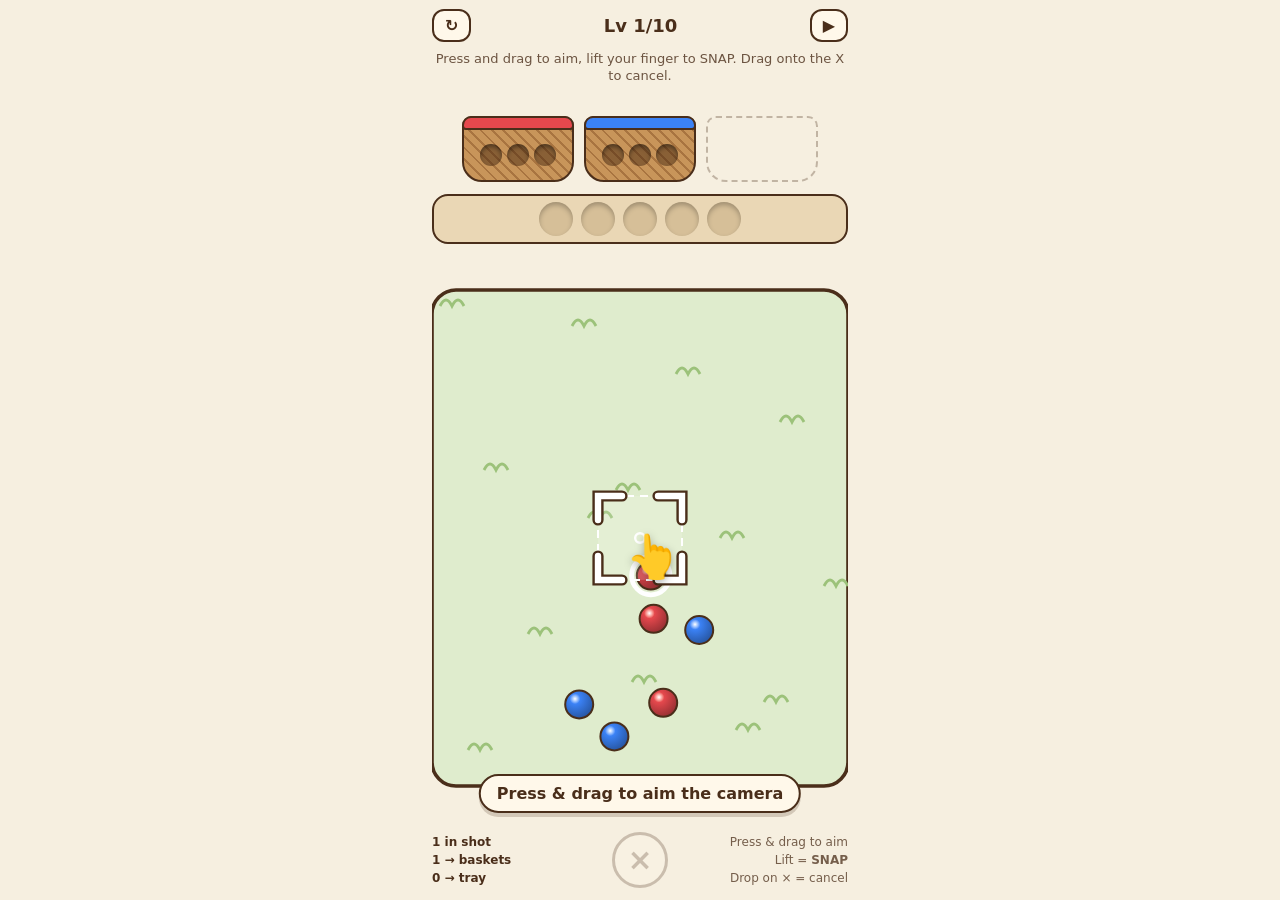
==== games/camera-snap/index.html @ 702dd555 "Personal site with three games Co-Authored-By: Claude Opus 5.5 <noreply@anthropic.com>" ====
<!doctype html>
<html lang="en">
<head>
<meta charset="utf-8">
<meta name="viewport" content="width=device-width,initial-scale=1,maximum-scale=1,user-scalable=no">
<title>Camera Snap</title>
<style>
:root{--bg:#f6efe0;--ink:#4a2e1a;--wick:#c8955a;--wick2:#a87440}
*{box-sizing:border-box;-webkit-tap-highlight-color:transparent}
html,body{margin:0;height:100%;background:var(--bg);font-family:system-ui,-apple-system,Segoe UI,sans-serif;color:var(--ink);overflow:hidden;user-select:none;touch-action:none}
#app{max-width:440px;height:100%;margin:0 auto;display:flex;flex-direction:column;padding:8px 12px 12px;gap:8px}
header{display:flex;align-items:center;justify-content:space-between;height:34px}
header b{font-size:18px}
button{font:inherit;border:2px solid var(--ink);background:#fff8ea;color:var(--ink);border-radius:12px;padding:5px 11px;font-weight:700;cursor:pointer}
button:active{transform:scale(.94)}
#tip{font-size:13px;line-height:17px;text-align:center;height:34px;flex:none;display:flex;align-items:center;justify-content:center;overflow:hidden;opacity:.8}
#queue{display:flex;align-items:center;justify-content:center;gap:6px;height:16px;font-size:12px;font-weight:700;opacity:.8}
.qd{width:13px;height:13px;border-radius:4px;border:2px solid var(--ink)}
#baskets{display:flex;gap:10px;justify-content:center;height:70px}
.basket{width:30%;max-width:112px;height:66px;border:2.5px solid var(--ink);border-radius:10px 10px 20px 20px;background:repeating-linear-gradient(45deg,var(--wick) 0 6px,var(--wick2) 6px 8px),var(--wick);position:relative;display:flex;align-items:center;justify-content:center;gap:5px;padding-top:12px}
.basket .band{position:absolute;top:-2px;left:-2px;right:-2px;height:14px;border:2.5px solid var(--ink);border-radius:9px 9px 4px 4px}
.basket.empty{background:none;border-style:dashed;opacity:.3}
.basket.done{animation:done .45s ease-in forwards}
@keyframes done{30%{transform:scale(1.12)}100%{transform:translateY(-60px) scale(.6);opacity:0}}
.basket.new{animation:pop .35s cubic-bezier(.3,1.6,.5,1)}
@keyframes pop{0%{transform:scale(.3);opacity:0}100%{transform:scale(1);opacity:1}}
.hole{width:22px;height:22px;border-radius:50%;background:rgba(60,30,10,.45);box-shadow:inset 0 3px 4px rgba(0,0,0,.4);position:relative}
.hole .m,.slot .m{position:absolute;inset:0}
#tray{display:flex;gap:8px;justify-content:center;padding:6px;border:2.5px solid var(--ink);border-radius:16px;background:#ead7b5}
#tray.warn{animation:warn .5s}
@keyframes warn{25%{background:#f2b6a6}75%{transform:translateX(-4px)}}
.slot{width:34px;height:34px;border-radius:50%;background:#d6bf98;box-shadow:inset 0 3px 5px rgba(0,0,0,.25);position:relative}
.slot.danger{box-shadow:inset 0 0 0 2px #d14b3a,inset 0 3px 5px rgba(0,0,0,.25)}
.m{border-radius:50%;border:2px solid var(--ink)}
#boardWrap{flex:1;min-height:0;display:flex;align-items:center;justify-content:center}
svg#board{height:100%;max-width:100%;display:block;touch-action:none;cursor:grab}
#bottom{display:flex;align-items:center;gap:12px;justify-content:space-between;height:56px;flex:none}
#preview{font-size:12px;font-weight:700;min-width:120px;line-height:18px;height:54px;display:flex;flex-direction:column;justify-content:center}
#preview .bad{color:#c43d2b}
#howto{font-size:12px;line-height:1.5;text-align:right;min-width:120px;opacity:.75}
#cancel{width:56px;height:56px;flex:none;border-radius:50%;border:3px solid var(--ink);background:#fff8ea;display:flex;align-items:center;justify-content:center;font-size:30px;font-weight:900;line-height:1;opacity:.25;transition:transform .12s,opacity .12s,background .12s}
#cancel.active{opacity:1}
#cancel.hot{background:#d14b3a;color:#fff;transform:scale(1.18)}
svg#board.moving{cursor:grabbing}
svg#board.moving #camShade{fill-opacity:.3}
svg#board.cancel #cam{opacity:.35}
#fly{position:fixed;inset:0;pointer-events:none;z-index:5}
#fly .m{position:absolute;width:22px;height:22px}
#over{position:fixed;inset:0;background:rgba(40,25,10,.45);display:none;align-items:center;justify-content:center;z-index:9}
#over.show{display:flex}
#card{background:#fff8ea;border:3px solid var(--ink);border-radius:20px;padding:22px 26px;text-align:center;animation:pop .35s cubic-bezier(.3,1.6,.5,1)}
#card h2{margin:0 0 6px}#card p{margin:0 0 14px;opacity:.75}
.flash{animation:flash .35s ease-out}
@keyframes flash{0%{opacity:.95}100%{opacity:0}}
/* first-time tutorial */
#tut{position:fixed;inset:0;pointer-events:none;z-index:6;display:none}
#tut.on{display:block}
#hand{position:absolute;font-size:42px;margin:-6px 0 0 -14px;filter:drop-shadow(0 3px 4px rgba(0,0,0,.3))}
#tut.drag #hand{animation:tdrag 2s ease-in-out infinite}
#tut.point #hand{animation:tpoint 1s ease-in-out infinite}
#tut.wait #hand{display:none}
@keyframes tdrag{0%{transform:translate(0,0) scale(1);opacity:0}10%{opacity:1;transform:translate(0,0) scale(.85)}65%{transform:translate(var(--dx),var(--dy)) scale(.85)}80%{transform:translate(var(--dx),var(--dy)) scale(1);opacity:1}100%{transform:translate(var(--dx),var(--dy)) scale(1);opacity:0}}
@keyframes tpoint{50%{transform:translateY(-10px)}}
#tutMsg{position:absolute;left:50%;transform:translateX(-50%);background:#fff8ea;border:2.5px solid var(--ink);border-radius:999px;padding:8px 16px;font-weight:800;font-size:16px;white-space:nowrap;box-shadow:0 4px 0 rgba(74,46,26,.2)}
</style>
</head>
<body>
<div id="app">
  <header><button id="restart">&#8635;</button><b id="lvl"></b><button id="skip">&#9654;</button></header>
  <div id="tip"></div>
  <div id="queue"></div>
  <div id="baskets"></div>
  <div id="tray"></div>
  <div id="boardWrap"><svg id="board" viewBox="-2 -2 104 124"></svg></div>
  <div id="bottom"><div id="preview"></div><div id="cancel">&times;</div><div id="howto">Press &amp; drag to aim<br>Lift = <b>SNAP</b><br>Drop on &times; = cancel</div></div>
</div>
<div id="fly"></div>
<div id="tut"><div id="hand">&#128070;</div><div id="tutMsg"></div></div>
<div id="over"><div id="card"><h2 id="ovT"></h2><p id="ovP"></p><button id="ovB"></button></div></div>
<script>
const LEVELS = [{"marbles":[{"x":53.4,"y":80.2,"c":"r"},{"x":64.8,"y":83,"c":"b"},{"x":43.6,"y":109.6,"c":"b"},{"x":34.8,"y":101.6,"c":"b"},{"x":55.8,"y":101.2,"c":"r"},{"x":52.7,"y":69.4,"c":"r"}],"queue":["r","b"],"cw":28,"ch":28},{"marbles":[{"x":59.1,"y":42.4,"c":"r"},{"x":69.3,"y":26.8,"c":"g"},{"x":66.3,"y":36.6,"c":"b"},{"x":42.2,"y":14.7,"c":"b"},{"x":42.9,"y":38.2,"c":"g"},{"x":75.6,"y":39.4,"c":"r"},{"x":55.7,"y":50.9,"c":"g"},{"x":31.1,"y":30.7,"c":"b"},{"x":49.3,"y":30.8,"c":"g"},{"x":46.9,"y":46.9,"c":"r"},{"x":60.4,"y":21.8,"c":"g"},{"x":77.1,"y":19.9,"c":"g"}],"queue":["g","r","b","g"],"cw":28,"ch":28},{"marbles":[{"x":70.5,"y":12.5,"c":"r"},{"x":30.9,"y":28.1,"c":"g"},{"x":42.6,"y":38.2,"c":"b"},{"x":65.7,"y":115,"c":"g"},{"x":72.7,"y":108.7,"c":"b"},{"x":64.8,"y":98.9,"c":"b"},{"x":81.4,"y":36.2,"c":"r"},{"x":68.5,"y":89.3,"c":"b"},{"x":63.8,"y":38.4,"c":"g"},{"x":34.3,"y":16.8,"c":"y"},{"x":51.9,"y":17.7,"c":"r"},{"x":74.3,"y":30.6,"c":"y"},{"x":61.6,"y":27.6,"c":"b"},{"x":56.4,"y":111.6,"c":"b"},{"x":49.7,"y":28.4,"c":"y"}],"queue":["g","y","r","b","b"],"cw":30,"ch":30},{"marbles":[{"x":84.5,"y":70.5,"c":"y"},{"x":28.9,"y":35.9,"c":"b"},{"x":63.8,"y":77,"c":"b"},{"x":26.9,"y":20.1,"c":"r"},{"x":50.8,"y":70.5,"c":"b"},{"x":62.9,"y":62.7,"c":"b"},{"x":68.5,"y":54.9,"c":"b"},{"x":9.6,"y":35.7,"c":"r"},{"x":12.5,"y":26.5,"c":"r"},{"x":59.6,"y":53.9,"c":"b"},{"x":20.7,"y":40.8,"c":"r"},{"x":52.2,"y":59.1,"c":"r"},{"x":72.2,"y":72.8,"c":"y"},{"x":54.4,"y":81.5,"c":"g"},{"x":74.7,"y":62.8,"c":"r"},{"x":79.6,"y":82.5,"c":"g"},{"x":89.6,"y":62.9,"c":"y"},{"x":15,"y":16,"c":"g"}],"queue":["y","r","r","g","b","b"],"cw":30,"ch":30},{"marbles":[{"x":12.3,"y":29.5,"c":"y"},{"x":43.6,"y":62.6,"c":"r"},{"x":61.8,"y":53.7,"c":"b"},{"x":59.2,"y":27.4,"c":"r"},{"x":62.3,"y":63.9,"c":"y"},{"x":52.5,"y":66.8,"c":"p"},{"x":12.1,"y":10.1,"c":"y"},{"x":54.4,"y":46.5,"c":"y"},{"x":24,"y":13.6,"c":"r"},{"x":68,"y":31.5,"c":"r"},{"x":28.8,"y":26.2,"c":"p"},{"x":88,"y":30.9,"c":"g"},{"x":74.5,"y":42.7,"c":"p"},{"x":71.6,"y":57.2,"c":"y"},{"x":53.6,"y":57.6,"c":"b"},{"x":80.6,"y":24.8,"c":"r"},{"x":33.7,"y":17.2,"c":"g"},{"x":83.5,"y":41.2,"c":"r"},{"x":76,"y":17,"c":"y"},{"x":41.7,"y":50.9,"c":"b"},{"x":66.4,"y":18.1,"c":"g"}],"queue":["p","y","g","y","r","b","r"],"cw":34,"ch":28},{"marbles":[{"x":76.8,"y":113.4,"c":"g"},{"x":78.1,"y":83.7,"c":"r"},{"x":68.2,"y":23.9,"c":"b"},{"x":65.5,"y":64.3,"c":"b"},{"x":49.4,"y":74.3,"c":"b"},{"x":90.4,"y":86.4,"c":"g"},{"x":56.3,"y":101.7,"c":"g"},{"x":90.5,"y":101.6,"c":"y"},{"x":55.8,"y":30,"c":"b"},{"x":62,"y":16.1,"c":"g"},{"x":69.6,"y":37.7,"c":"g"},{"x":68.5,"y":93.6,"c":"b"},{"x":51.3,"y":38.7,"c":"r"},{"x":45.6,"y":19.8,"c":"b"},{"x":60.8,"y":85.2,"c":"y"},{"x":74.3,"y":103.7,"c":"p"},{"x":46.7,"y":82.9,"c":"y"},{"x":45.9,"y":29.2,"c":"p"},{"x":65.7,"y":109.6,"c":"r"},{"x":89.5,"y":110.7,"c":"r"},{"x":60.5,"y":43.5,"c":"g"},{"x":55.7,"y":111.7,"c":"r"},{"x":82.4,"y":93.6,"c":"r"},{"x":52.9,"y":62.2,"c":"p"}],"queue":["r","g","r","g","y","p","b","b"],"cw":34,"ch":34},{"marbles":[{"x":44.4,"y":88.7,"c":"p"},{"x":52.8,"y":68.5,"c":"o"},{"x":67.1,"y":109,"c":"g"},{"x":48,"y":79.5,"c":"b"},{"x":64.3,"y":88.8,"c":"r"},{"x":86.5,"y":50.8,"c":"b"},{"x":55.9,"y":21.3,"c":"g"},{"x":40.6,"y":19.6,"c":"b"},{"x":53.8,"y":102.2,"c":"o"},{"x":62.8,"y":38.5,"c":"b"},{"x":63.1,"y":76.7,"c":"o"},{"x":53.3,"y":91.2,"c":"p"},{"x":61.8,"y":67.2,"c":"g"},{"x":74.6,"y":38,"c":"p"},{"x":49.7,"y":35.7,"c":"r"},{"x":64.5,"y":98.7,"c":"y"},{"x":94.6,"y":42.1,"c":"b"},{"x":83.7,"y":99.1,"c":"r"},{"x":75,"y":87.5,"c":"r"},{"x":59.8,"y":29.7,"c":"p"},{"x":36.5,"y":38.8,"c":"r"},{"x":82,"y":29.7,"c":"p"},{"x":84.6,"y":39.7,"c":"r"},{"x":71.8,"y":53.6,"c":"p"},{"x":44.1,"y":43.8,"c":"b"},{"x":55.1,"y":43.3,"c":"y"},{"x":36.2,"y":28.4,"c":"y"}],"queue":["b","p","y","p","r","o","g","r","b"],"cw":36,"ch":36},{"marbles":[{"x":68.8,"y":40.9,"c":"r"},{"x":76.2,"y":34.4,"c":"y"},{"x":64.5,"y":62.2,"c":"o"},{"x":78,"y":83.7,"c":"r"},{"x":72.3,"y":50.5,"c":"p"},{"x":88,"y":34.4,"c":"r"},{"x":71.7,"y":92.5,"c":"y"},{"x":77.6,"y":14.4,"c":"r"},{"x":63,"y":14.1,"c":"r"},{"x":87.6,"y":91.5,"c":"g"},{"x":86.5,"y":73.1,"c":"g"},{"x":55.5,"y":24.1,"c":"b"},{"x":93.5,"y":23.6,"c":"p"},{"x":67.6,"y":23.2,"c":"b"},{"x":91.4,"y":50.6,"c":"b"},{"x":82.6,"y":53.3,"c":"p"},{"x":77.8,"y":24.7,"c":"b"},{"x":84.3,"y":8,"c":"g"},{"x":70.7,"y":5.9,"c":"y"},{"x":86.3,"y":61.7,"c":"y"},{"x":64,"y":72.1,"c":"y"},{"x":76.9,"y":66.3,"c":"y"},{"x":56.3,"y":8.1,"c":"g"},{"x":60.7,"y":45.2,"c":"g"},{"x":82.5,"y":41.9,"c":"g"},{"x":60.6,"y":89.9,"c":"r"},{"x":89,"y":82,"c":"o"},{"x":57.1,"y":80.1,"c":"b"},{"x":94.6,"y":41.1,"c":"b"},{"x":62.7,"y":32.4,"c":"o"}],"queue":["r","y","r","y","p","o","g","b","b","g"],"cw":38,"ch":38},{"marbles":[{"x":20.3,"y":65.2,"c":"g"},{"x":51.5,"y":90.2,"c":"y"},{"x":66.9,"y":86.8,"c":"g"},{"x":18,"y":35.7,"c":"g"},{"x":27.8,"y":89.6,"c":"o"},{"x":72.9,"y":75,"c":"b"},{"x":58.9,"y":31.6,"c":"p"},{"x":33.6,"y":98.6,"c":"r"},{"x":43.5,"y":34.7,"c":"o"},{"x":33.4,"y":81.3,"c":"r"},{"x":36.9,"y":65.3,"c":"y"},{"x":50.1,"y":99.2,"c":"r"},{"x":21.1,"y":75.3,"c":"r"},{"x":60.5,"y":80.2,"c":"p"},{"x":6,"y":28.5,"c":"p"},{"x":28.7,"y":24.8,"c":"g"},{"x":53.5,"y":17.1,"c":"g"},{"x":29.4,"y":33.8,"c":"o"},{"x":78.1,"y":84.8,"c":"p"},{"x":34.4,"y":16.6,"c":"o"},{"x":43.7,"y":77.7,"c":"b"},{"x":43.4,"y":13.8,"c":"b"},{"x":46.3,"y":23.5,"c":"r"},{"x":12.4,"y":20.3,"c":"o"},{"x":64.9,"y":69.2,"c":"b"},{"x":61.4,"y":94.6,"c":"o"},{"x":11.3,"y":11.1,"c":"p"},{"x":52.4,"y":69.9,"c":"b"},{"x":40.9,"y":90.7,"c":"y"},{"x":30,"y":71.5,"c":"y"},{"x":12.2,"y":78.5,"c":"r"},{"x":19,"y":85.6,"c":"p"},{"x":39.5,"y":106.7,"c":"g"},{"x":20.5,"y":9.8,"c":"y"},{"x":49.9,"y":41.3,"c":"y"},{"x":37.8,"y":26.9,"c":"b"}],"queue":["b","p","r","o","o","r","p","b","g","y","y","g"],"cw":40,"ch":40},{"marbles":[{"x":81.9,"y":98.4,"c":"b"},{"x":63.2,"y":93.1,"c":"y"},{"x":43.3,"y":80,"c":"b"},{"x":83.3,"y":48.3,"c":"o"},{"x":57.1,"y":20.7,"c":"y"},{"x":50.3,"y":31.9,"c":"r"},{"x":77.4,"y":84.6,"c":"y"},{"x":49.2,"y":43.5,"c":"b"},{"x":10.1,"y":74.8,"c":"o"},{"x":40.2,"y":18.2,"c":"b"},{"x":71.9,"y":104,"c":"g"},{"x":62.8,"y":103,"c":"g"},{"x":26.9,"y":17.1,"c":"r"},{"x":14.8,"y":14,"c":"o"},{"x":65.3,"y":43.4,"c":"o"},{"x":69.3,"y":64.7,"c":"y"},{"x":67.5,"y":81.2,"c":"p"},{"x":86.6,"y":77.1,"c":"r"},{"x":37,"y":50.6,"c":"y"},{"x":25.7,"y":68.3,"c":"y"},{"x":80.3,"y":112.2,"c":"p"},{"x":50.5,"y":74.5,"c":"o"},{"x":55.3,"y":87.7,"c":"b"},{"x":19.3,"y":26.3,"c":"b"},{"x":45.2,"y":59.6,"c":"p"},{"x":40,"y":30.7,"c":"y"},{"x":84,"y":60.1,"c":"b"},{"x":11.3,"y":57.1,"c":"b"},{"x":28.8,"y":36.1,"c":"r"},{"x":48.7,"y":95.7,"c":"r"},{"x":71.4,"y":33,"c":"y"},{"x":74.6,"y":74.8,"c":"r"},{"x":94.8,"y":57.9,"c":"g"},{"x":73.6,"y":92.8,"c":"g"},{"x":22.6,"y":58.9,"c":"g"},{"x":19.2,"y":47,"c":"o"},{"x":72.7,"y":54.7,"c":"g"},{"x":39.4,"y":91.4,"c":"r"},{"x":91.7,"y":67.6,"c":"p"},{"x":69,"y":112.8,"c":"p"},{"x":32.7,"y":25.1,"c":"p"},{"x":54.5,"y":58.9,"c":"b"},{"x":33.3,"y":9.3,"c":"g"},{"x":60.6,"y":34.3,"c":"o"},{"x":49.5,"y":104.7,"c":"b"},{"x":56.9,"y":48.8,"c":"g"},{"x":22.6,"y":8.2,"c":"r"},{"x":7.3,"y":65.7,"c":"p"},{"x":31.9,"y":58.1,"c":"o"},{"x":39.3,"y":102.4,"c":"r"},{"x":39.8,"y":41.9,"c":"g"},{"x":86.4,"y":90.1,"c":"p"},{"x":28.3,"y":47.4,"c":"b"},{"x":20.8,"y":76.1,"c":"r"},{"x":66.6,"y":23.6,"c":"b"},{"x":34.8,"y":83.2,"c":"r"},{"x":10.5,"y":22.2,"c":"p"},{"x":47.9,"y":23,"c":"r"},{"x":58.4,"y":79.1,"c":"o"},{"x":9.3,"y":48.3,"c":"y"}],"queue":["o","p","y","p","b","b","y","p","r","r","o","b","g","r","b","y","o","r","g","g"],"cw":30,"ch":30}];
const TIPS = [
  'Press and drag to aim, lift your finger to SNAP. Drag onto the X to cancel.',
  'Marbles that fit an open basket go there. The rest wait in the tray.',
  'Big snaps are fast but risky. Check the preview before you shoot!',
  'Tray full = lose. Watch the next baskets.',
  '', '', '', '',
  'SUPER HARD: the obvious big snap always loses. Plan every shot.',
  'SUPER LARGE: 60 marbles. Greedy snaps will flood the tray.'
];
const ACTIVE = 3, CAP = 3, TRAY = 5, BW = 100, BH = 120;
// camera frame size relative to each level's cw/ch
const CAM_SCALE = 0.75;
const COL = {r:'#e5484d', b:'#3b82f6', g:'#3fb950', y:'#f5c518', p:'#a855f7', o:'#f97316'};
const NS = 'http://www.w3.org/2000/svg';
const $ = id => document.getElementById(id);
const board = $('board');

let li = 0, L, S, cam, busy = false;
try { li = Math.min(+localStorage.getItem('cam_lvl') || 0, LEVELS.length - 1); } catch (e) {}

function el(tag, attrs, parent) { const e = document.createElementNS(NS, tag); for (const k in attrs) e.setAttribute(k, attrs[k]); parent && parent.appendChild(e); return e; }
function grad(c) { return `radial-gradient(circle at 35% 30%, #fff 0 12%, ${COL[c]} 40%, color-mix(in srgb, ${COL[c]} 70%, #000) 100%)`; }

var load = function(i) {
  li = i; L = { ...LEVELS[i], cw: LEVELS[i].cw * CAM_SCALE, ch: LEVELS[i].ch * CAM_SCALE };
  try { localStorage.setItem('cam_lvl', i); } catch (e) {}
  S = { left: L.marbles.map(() => true), baskets: [], q: 0, tray: [], over: false };
  while (S.baskets.length < ACTIVE) S.baskets.push(S.q < L.queue.length ? { c: L.queue[S.q++], n: 0, shown: 0 } : null);
  cam = { x: (BW - L.cw) / 2, y: (BH - L.ch) / 2 };
  $('lvl').textContent = `Lv ${i + 1}/${LEVELS.length}`;
  $('tip').textContent = TIPS[i] || '';
  $('over').classList.remove('show');
  busy = false;
  buildBoard(); renderBaskets(); renderTray(); updateCam();
}

function buildBoard() {
  board.innerHTML = '';
  const defs = el('defs', {}, board);
  for (const c in COL) {
    const g = el('radialGradient', { id: 'g' + c, cx: '35%', cy: '30%', r: '75%' }, defs);
    el('stop', { offset: '0%', 'stop-color': '#fff' }, g);
    el('stop', { offset: '25%', 'stop-color': COL[c] }, g);
    el('stop', { offset: '100%', 'stop-color': `color-mix(in srgb, ${COL[c]} 65%, #000)` }, g);
  }
  el('rect', { x: -2, y: -2, width: 104, height: 124, rx: 6, fill: '#dfeccd', stroke: '#4a2e1a', 'stroke-width': 0.9 }, board);
  for (let k = 0; k < 14; k++) el('path', { d: `M${(k * 37) % 100} ${(k * 53) % 118 + 2} q1.5 -3 3 0 q1.5 -3 3 0`, fill: 'none', stroke: '#9cc27a', 'stroke-width': 0.7 }, board);
  const mg = el('g', { id: 'marbles' }, board);
  L.marbles.forEach((m, i) => {
    const g = el('g', { id: 'm' + i }, mg);
    el('circle', { class: 'ring', cx: m.x, cy: m.y, r: 4.8, fill: 'none', stroke: '#fff', 'stroke-width': 1.2, opacity: 0 }, g);
    el('circle', { cx: m.x, cy: m.y, r: 3.5, fill: `url(#g${m.c})`, stroke: '#4a2e1a', 'stroke-width': 0.5 }, g);
  });
  const cg = el('g', { id: 'cam' }, board);
  el('rect', { id: 'camShade', x: 0, y: 0, width: L.cw, height: L.ch, fill: '#fff', 'fill-opacity': 0.14, stroke: '#fff', 'stroke-width': 0.5, 'stroke-dasharray': '2 1.5' }, cg);
  const b = 6, sw = 1.6;
  const corners = `M0 ${b} V0 H${b} M${L.cw - b} 0 H${L.cw} V${b} M${L.cw} ${L.ch - b} V${L.ch} H${L.cw - b} M${b} ${L.ch} H0 V${L.ch - b}`;
  el('path', { d: corners, fill: 'none', stroke: '#4a2e1a', 'stroke-width': sw + 1.2, 'stroke-linecap': 'round' }, cg);
  el('path', { d: corners, fill: 'none', stroke: '#fff', 'stroke-width': sw, 'stroke-linecap': 'round' }, cg);
  el('circle', { cx: L.cw / 2, cy: L.ch / 2, r: 1.2, fill: 'none', stroke: '#fff', 'stroke-width': 0.6 }, cg);
  el('rect', { id: 'flashR', x: 0, y: 0, width: L.cw, height: L.ch, fill: '#fff', opacity: 0, 'pointer-events': 'none' }, cg);
}

function inside(m) { return m.x >= cam.x && m.x <= cam.x + L.cw && m.y >= cam.y && m.y <= cam.y + L.ch; }
function captured() { return L.marbles.map((m, i) => i).filter(i => S.left[i] && inside(L.marbles[i])); }

function updateCam() {
  $('cam').setAttribute('transform', `translate(${cam.x} ${cam.y})`);
  const ids = captured();
  L.marbles.forEach((m, i) => { const r = $('m' + i).querySelector('.ring'); if (r) r.setAttribute('opacity', ids.includes(i) ? 1 : 0); });
  // preview: simulate where the shot would go
  const sim = { baskets: S.baskets.map(b => b && { c: b.c, n: b.n }), q: S.q, tray: S.tray.map(t => t.c) };
  const res = route(sim, ids.map(i => L.marbles[i].c));
  const p = $('preview');
  if (!ids.length) p.innerHTML = 'Aim at some marbles';
  else p.innerHTML = `${ids.length} in shot<br>${res.toBasket} &rarr; baskets<br><span class="${res.toTray ? 'bad' : ''}">${res.toTray} &rarr; tray${res.lost ? ' (FULL!)' : ''}</span>`;
}

// pure routing used for the preview (mirrors the animated version below)
function route(s, pend) {
  let toBasket = 0, toTray = 0, lost = false;
  const complete = bi => {
    s.baskets[bi] = s.q < L.queue.length ? { c: L.queue[s.q++], n: 0 } : null;
    const nb = s.baskets[bi]; if (!nb) return;
    for (let k = 0; k < s.tray.length && nb.n < CAP;) { if (s.tray[k] === nb.c) { s.tray.splice(k, 1); nb.n++; } else k++; }
    if (nb.n === CAP) complete(bi);
  };
  pend = pend.slice();
  for (;;) {
    let moved = false;
    for (let k = 0; k < pend.length; k++) {
      const bi = s.baskets.findIndex(b => b && b.c === pend[k] && b.n < CAP);
      if (bi >= 0) { s.baskets[bi].n++; pend.splice(k, 1); toBasket++; if (s.baskets[bi].n === CAP) complete(bi); moved = true; break; }
    }
    if (!moved) break;
  }
  for (const c of pend) { if (s.tray.length >= TRAY) { lost = true; break; } s.tray.push(c); toTray++; }
  return { toBasket, toTray, lost };
}

function renderBaskets() {
  const box = $('baskets'); box.innerHTML = '';
  S.baskets.forEach((b, bi) => {
    const d = document.createElement('div'); d.className = 'basket' + (b ? '' : ' empty'); d.id = 'b' + bi;
    if (b) {
      const band = document.createElement('div'); band.className = 'band'; band.style.background = COL[b.c]; d.appendChild(band);
      for (let k = 0; k < CAP; k++) {
        const h = document.createElement('div'); h.className = 'hole'; h.id = `b${bi}h${k}`;
        if (k < b.shown) { const m = document.createElement('div'); m.className = 'm'; m.style.background = grad(b.c); h.appendChild(m); }
        d.appendChild(h);
      }
    }
    box.appendChild(d);
  });
  const q = $('queue'); q.innerHTML = '';
  const next = L.queue.slice(S.q);
  if (next.length) q.append('Next:');
  next.slice(0, 4).forEach(c => { const d = document.createElement('span'); d.className = 'qd'; d.style.background = COL[c]; q.appendChild(d); });
  if (next.length > 4) q.append(`+${next.length - 4}`);
}
function renderTray() {
  const t = $('tray'); t.innerHTML = '';
  for (let k = 0; k < TRAY; k++) {
    const s = document.createElement('div'); s.className = 'slot' + (S.tray.length >= TRAY - 1 && k >= S.tray.length ? ' danger' : ''); s.id = 't' + k;
    const it = S.tray[k];
    if (it && it.shown) { const m = document.createElement('div'); m.className = 'm'; m.style.background = grad(it.c); s.appendChild(m); }
    t.appendChild(s);
  }
}

const wait = ms => new Promise(r => setTimeout(r, ms));
function center(e) { const r = e.getBoundingClientRect(); return { x: r.left + r.width / 2, y: r.top + r.height / 2 }; }
function fly(from, toEl, c, dur = 320) {
  const to = center(toEl);
  const m = document.createElement('div'); m.className = 'm'; m.style.background = grad(c);
  $('fly').appendChild(m);
  const mid = { x: (from.x + to.x) / 2, y: Math.min(from.y, to.y) - 50 };
  return m.animate([
    { transform: `translate(${from.x - 11}px,${from.y - 11}px) scale(.8)` },
    { transform: `translate(${mid.x - 11}px,${mid.y - 11}px) scale(1.25)` },
    { transform: `translate(${to.x - 11}px,${to.y - 11}px) scale(1)` }
  ], { duration: dur, easing: 'cubic-bezier(.4,0,.3,1)' }).finished.then(() => m.remove());
}

async function complete(bi) {
  $('b' + bi).classList.add('done');
  await wait(420);
  S.baskets[bi] = S.q < L.queue.length ? { c: L.queue[S.q++], n: 0, shown: 0 } : null;
  renderBaskets();
  if (S.baskets[bi]) $('b' + bi).classList.add('new');
  await wait(230);
  const nb = S.baskets[bi]; if (!nb) return;
  for (let k = 0; k < S.tray.length && nb.n < CAP;) {
    if (S.tray[k].c === nb.c) {
      const from = center($('t' + k));
      S.tray.splice(k, 1); renderTray();
      const h = nb.n++;
      await fly(from, $(`b${bi}h${h}`), nb.c, 240);
      nb.shown++; renderBaskets();
    } else k++;
  }
  if (nb.shown === CAP) await complete(bi);
}

async function snap() {
  if (busy || S.over) return;
  const ids = captured();
  if (!ids.length) { buzz(20); return; }
  busy = true; buzz(25);
  const f = $('flashR'); f.classList.remove('flash'); void f.getBBox(); f.setAttribute('opacity', 1); f.classList.add('flash');
  setTimeout(() => f.setAttribute('opacity', 0), 340);
  const pend = ids.map(i => { S.left[i] = false; const g = $('m' + i), from = center(g); g.style.display = 'none'; return { c: L.marbles[i].c, from }; });
  updateCam();
  await wait(120);
  for (;;) {
    if (S.over) break;
    let k = -1, bi = -1;
    for (let j = 0; j < pend.length; j++) { bi = S.baskets.findIndex(b => b && b.c === pend[j].c && b.n < CAP); if (bi >= 0) { k = j; break; } }
    if (k < 0) break;
    const it = pend.splice(k, 1)[0], b = S.baskets[bi], h = b.n++;
    await fly(it.from, $(`b${bi}h${h}`), it.c);
    b.shown++; renderBaskets();
    if (b.shown === CAP) await complete(bi);
  }
  for (const it of pend) {
    if (S.tray.length >= TRAY) { lose(); break; }
    const t = { c: it.c, shown: false }; S.tray.push(t);
    await fly(it.from, $('t' + (S.tray.length - 1)), it.c);
    t.shown = true; renderTray();
  }
  if (!S.over && S.tray.length >= TRAY - 1) { $('tray').classList.remove('warn'); void $('tray').offsetWidth; $('tray').classList.add('warn'); }
  busy = false; updateCam(); checkWin();
}

function checkWin() {
  if (S.over) return;
  if (S.left.every(x => !x) && S.baskets.every(b => !b)) {
    S.over = true;
    show('All sorted!', 'Every marble is in a basket.', li + 1 < LEVELS.length ? 'Next level' : 'Play again', () => load((li + 1) % LEVELS.length));
  }
}
function lose() {
  if (S.over) return;
  S.over = true; buzz([40, 40, 80]);
  show('Tray full!', 'Try smaller snaps, or wait for the right basket.', 'Retry', () => load(li));
}
function show(t, p, b, fn) { $('ovT').textContent = t; $('ovP').textContent = p; $('ovB').textContent = b; $('ovB').onclick = fn; setTimeout(() => $('over').classList.add('show'), 300); }
function buzz(p) { try { navigator.vibrate && navigator.vibrate(p); } catch (e) {} }

// one action, like a MOBA skill: press and drag to aim, lift to snap, lift on the X to cancel
// camera drag is relative, so the finger never hides what's inside the frame
let press = null;
function toBoard(e) { const pt = board.createSVGPoint(); pt.x = e.clientX; pt.y = e.clientY; return pt.matrixTransform(board.getScreenCTM().inverse()); }
function overCancel(e) { const r = $('cancel').getBoundingClientRect(), pad = 14; return e.clientX >= r.left - pad && e.clientX <= r.right + pad && e.clientY >= r.top - pad && e.clientY <= r.bottom + pad; }
board.addEventListener('pointerdown', e => {
  if (S.over || busy || press) return; e.preventDefault();
  board.setPointerCapture && board.setPointerCapture(e.pointerId);
  press = { last: toBoard(e), hot: false };
  board.classList.add('moving'); $('cancel').classList.add('active');
});
board.addEventListener('pointermove', e => {
  if (!press) return;
  const p = toBoard(e), hot = overCancel(e), changed = hot !== press.hot;
  if (changed) { press.hot = hot; $('cancel').classList.toggle('hot', hot); board.classList.toggle('cancel', hot); if (hot) buzz(10); }
  // the camera holds still while the finger is on the X, and resumes from there without a jump
  if (!hot && !changed) {
    cam.x = Math.max(0, Math.min(BW - L.cw, cam.x + p.x - press.last.x));
    cam.y = Math.max(0, Math.min(BH - L.ch, cam.y + p.y - press.last.y));
    updateCam();
  }
  press.last = p;
});
function endPress(e) {
  if (!press) return;
  const fire = e.type === 'pointerup' && !overCancel(e);
  press = null;
  board.classList.remove('moving', 'cancel'); $('cancel').classList.remove('active', 'hot');
  if (fire) snap();
}
addEventListener('pointerup', endPress);
addEventListener('pointercancel', endPress);
// ---------- First-time tutorial (level 1): drag to aim, lift to snap, marbles fill the baskets ----------
let tut = 0, tutDone = false;
try { tutDone = !!localStorage.getItem('cam_tut'); } catch (e) {}
function toScreen(x, y) { const pt = board.createSVGPoint(); pt.x = x; pt.y = y; return pt.matrixTransform(board.getScreenCTM()); }
function setTut(step) {
  tut = step;
  const t = $('tut'), hand = $('hand'), msg = $('tutMsg');
  t.className = step ? 'on ' + ['', 'drag', 'wait', 'point'][step] : '';
  if (step === 1) { // the hand drags the camera from its centre to the first basket's colour
    const c = S.baskets[0].c, ms = L.marbles.filter((m, i) => S.left[i] && m.c === c);
    const tx = ms.reduce((a, m) => a + m.x, 0) / ms.length, ty = ms.reduce((a, m) => a + m.y, 0) / ms.length;
    const a = toScreen(cam.x + L.cw / 2, cam.y + L.ch / 2), b = toScreen(tx, ty);
    hand.style.left = a.x + 'px'; hand.style.top = a.y + 'px';
    hand.style.setProperty('--dx', (b.x - a.x) + 'px'); hand.style.setProperty('--dy', (b.y - a.y) + 'px');
    msg.textContent = 'Press & drag to aim the camera'; msg.style.top = (board.getBoundingClientRect().bottom - 50) + 'px';
  }
  if (step === 2) { msg.textContent = 'Lift your finger to SNAP! 📸'; }
  if (step === 3) { // point at the baskets
    const r = $('baskets').getBoundingClientRect();
    hand.style.left = (r.left + r.width / 2) + 'px'; hand.style.top = (r.bottom + 6) + 'px';
    msg.textContent = 'Marbles fill the basket of their colour'; msg.style.top = (r.bottom + 60) + 'px';
    setTimeout(() => { if (tut === 3) setTut(0); }, 3500);
  }
  if (!step && !tutDone) { tutDone = true; try { localStorage.setItem('cam_tut', '1'); } catch (e) {} }
}
board.addEventListener('pointerdown', () => { if (tut === 1 && press) setTut(2); });
addEventListener('pointerup', () => { if (tut === 2) setTimeout(() => setTut(S.left.some(x => !x) ? 3 : 1), 50); });
addEventListener('pointerdown', () => { if (tut === 3) setTut(0); });
addEventListener('resize', () => { if (tut === 1) setTut(1); });
const load0 = load;
load = i => { load0(i); setTut(i === 0 && !tutDone ? 1 : 0); };

$('restart').onclick = () => load(li);
$('skip').onclick = () => load((li + 1) % LEVELS.length);
load(li);
</script>
</body>
</html>
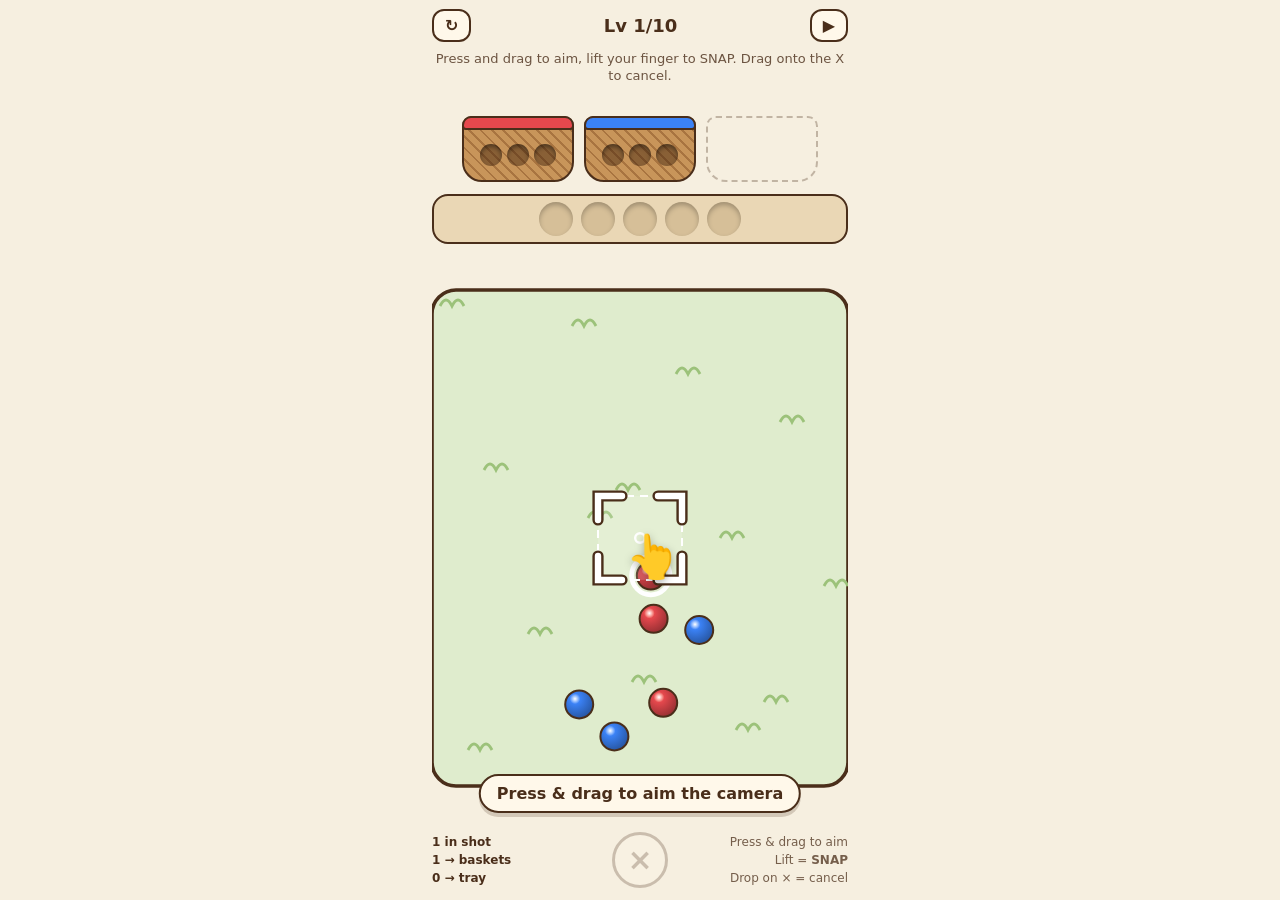
==== commit d3f7e6c9: "Split CSS and JS into separate files, add README Co-Authored-By: Claude Opus 5.5 <noreply@anthropic." ====
--- a/games/camera-snap/index.html
+++ b/games/camera-snap/index.html
@@ -4,65 +4,7 @@
 <meta charset="utf-8">
 <meta name="viewport" content="width=device-width,initial-scale=1,maximum-scale=1,user-scalable=no">
 <title>Camera Snap</title>
-<style>
-:root{--bg:#f6efe0;--ink:#4a2e1a;--wick:#c8955a;--wick2:#a87440}
-*{box-sizing:border-box;-webkit-tap-highlight-color:transparent}
-html,body{margin:0;height:100%;background:var(--bg);font-family:system-ui,-apple-system,Segoe UI,sans-serif;color:var(--ink);overflow:hidden;user-select:none;touch-action:none}
-#app{max-width:440px;height:100%;margin:0 auto;display:flex;flex-direction:column;padding:8px 12px 12px;gap:8px}
-header{display:flex;align-items:center;justify-content:space-between;height:34px}
-header b{font-size:18px}
-button{font:inherit;border:2px solid var(--ink);background:#fff8ea;color:var(--ink);border-radius:12px;padding:5px 11px;font-weight:700;cursor:pointer}
-button:active{transform:scale(.94)}
-#tip{font-size:13px;line-height:17px;text-align:center;height:34px;flex:none;display:flex;align-items:center;justify-content:center;overflow:hidden;opacity:.8}
-#queue{display:flex;align-items:center;justify-content:center;gap:6px;height:16px;font-size:12px;font-weight:700;opacity:.8}
-.qd{width:13px;height:13px;border-radius:4px;border:2px solid var(--ink)}
-#baskets{display:flex;gap:10px;justify-content:center;height:70px}
-.basket{width:30%;max-width:112px;height:66px;border:2.5px solid var(--ink);border-radius:10px 10px 20px 20px;background:repeating-linear-gradient(45deg,var(--wick) 0 6px,var(--wick2) 6px 8px),var(--wick);position:relative;display:flex;align-items:center;justify-content:center;gap:5px;padding-top:12px}
-.basket .band{position:absolute;top:-2px;left:-2px;right:-2px;height:14px;border:2.5px solid var(--ink);border-radius:9px 9px 4px 4px}
-.basket.empty{background:none;border-style:dashed;opacity:.3}
-.basket.done{animation:done .45s ease-in forwards}
-@keyframes done{30%{transform:scale(1.12)}100%{transform:translateY(-60px) scale(.6);opacity:0}}
-.basket.new{animation:pop .35s cubic-bezier(.3,1.6,.5,1)}
-@keyframes pop{0%{transform:scale(.3);opacity:0}100%{transform:scale(1);opacity:1}}
-.hole{width:22px;height:22px;border-radius:50%;background:rgba(60,30,10,.45);box-shadow:inset 0 3px 4px rgba(0,0,0,.4);position:relative}
-.hole .m,.slot .m{position:absolute;inset:0}
-#tray{display:flex;gap:8px;justify-content:center;padding:6px;border:2.5px solid var(--ink);border-radius:16px;background:#ead7b5}
-#tray.warn{animation:warn .5s}
-@keyframes warn{25%{background:#f2b6a6}75%{transform:translateX(-4px)}}
-.slot{width:34px;height:34px;border-radius:50%;background:#d6bf98;box-shadow:inset 0 3px 5px rgba(0,0,0,.25);position:relative}
-.slot.danger{box-shadow:inset 0 0 0 2px #d14b3a,inset 0 3px 5px rgba(0,0,0,.25)}
-.m{border-radius:50%;border:2px solid var(--ink)}
-#boardWrap{flex:1;min-height:0;display:flex;align-items:center;justify-content:center}
-svg#board{height:100%;max-width:100%;display:block;touch-action:none;cursor:grab}
-#bottom{display:flex;align-items:center;gap:12px;justify-content:space-between;height:56px;flex:none}
-#preview{font-size:12px;font-weight:700;min-width:120px;line-height:18px;height:54px;display:flex;flex-direction:column;justify-content:center}
-#preview .bad{color:#c43d2b}
-#howto{font-size:12px;line-height:1.5;text-align:right;min-width:120px;opacity:.75}
-#cancel{width:56px;height:56px;flex:none;border-radius:50%;border:3px solid var(--ink);background:#fff8ea;display:flex;align-items:center;justify-content:center;font-size:30px;font-weight:900;line-height:1;opacity:.25;transition:transform .12s,opacity .12s,background .12s}
-#cancel.active{opacity:1}
-#cancel.hot{background:#d14b3a;color:#fff;transform:scale(1.18)}
-svg#board.moving{cursor:grabbing}
-svg#board.moving #camShade{fill-opacity:.3}
-svg#board.cancel #cam{opacity:.35}
-#fly{position:fixed;inset:0;pointer-events:none;z-index:5}
-#fly .m{position:absolute;width:22px;height:22px}
-#over{position:fixed;inset:0;background:rgba(40,25,10,.45);display:none;align-items:center;justify-content:center;z-index:9}
-#over.show{display:flex}
-#card{background:#fff8ea;border:3px solid var(--ink);border-radius:20px;padding:22px 26px;text-align:center;animation:pop .35s cubic-bezier(.3,1.6,.5,1)}
-#card h2{margin:0 0 6px}#card p{margin:0 0 14px;opacity:.75}
-.flash{animation:flash .35s ease-out}
-@keyframes flash{0%{opacity:.95}100%{opacity:0}}
-/* first-time tutorial */
-#tut{position:fixed;inset:0;pointer-events:none;z-index:6;display:none}
-#tut.on{display:block}
-#hand{position:absolute;font-size:42px;margin:-6px 0 0 -14px;filter:drop-shadow(0 3px 4px rgba(0,0,0,.3))}
-#tut.drag #hand{animation:tdrag 2s ease-in-out infinite}
-#tut.point #hand{animation:tpoint 1s ease-in-out infinite}
-#tut.wait #hand{display:none}
-@keyframes tdrag{0%{transform:translate(0,0) scale(1);opacity:0}10%{opacity:1;transform:translate(0,0) scale(.85)}65%{transform:translate(var(--dx),var(--dy)) scale(.85)}80%{transform:translate(var(--dx),var(--dy)) scale(1);opacity:1}100%{transform:translate(var(--dx),var(--dy)) scale(1);opacity:0}}
-@keyframes tpoint{50%{transform:translateY(-10px)}}
-#tutMsg{position:absolute;left:50%;transform:translateX(-50%);background:#fff8ea;border:2.5px solid var(--ink);border-radius:999px;padding:8px 16px;font-weight:800;font-size:16px;white-space:nowrap;box-shadow:0 4px 0 rgba(74,46,26,.2)}
-</style>
+<link rel="stylesheet" href="style.css">
 </head>
 <body>
 <div id="app">
@@ -77,284 +19,6 @@
 <div id="fly"></div>
 <div id="tut"><div id="hand">&#128070;</div><div id="tutMsg"></div></div>
 <div id="over"><div id="card"><h2 id="ovT"></h2><p id="ovP"></p><button id="ovB"></button></div></div>
-<script>
-const LEVELS = [{"marbles":[{"x":53.4,"y":80.2,"c":"r"},{"x":64.8,"y":83,"c":"b"},{"x":43.6,"y":109.6,"c":"b"},{"x":34.8,"y":101.6,"c":"b"},{"x":55.8,"y":101.2,"c":"r"},{"x":52.7,"y":69.4,"c":"r"}],"queue":["r","b"],"cw":28,"ch":28},{"marbles":[{"x":59.1,"y":42.4,"c":"r"},{"x":69.3,"y":26.8,"c":"g"},{"x":66.3,"y":36.6,"c":"b"},{"x":42.2,"y":14.7,"c":"b"},{"x":42.9,"y":38.2,"c":"g"},{"x":75.6,"y":39.4,"c":"r"},{"x":55.7,"y":50.9,"c":"g"},{"x":31.1,"y":30.7,"c":"b"},{"x":49.3,"y":30.8,"c":"g"},{"x":46.9,"y":46.9,"c":"r"},{"x":60.4,"y":21.8,"c":"g"},{"x":77.1,"y":19.9,"c":"g"}],"queue":["g","r","b","g"],"cw":28,"ch":28},{"marbles":[{"x":70.5,"y":12.5,"c":"r"},{"x":30.9,"y":28.1,"c":"g"},{"x":42.6,"y":38.2,"c":"b"},{"x":65.7,"y":115,"c":"g"},{"x":72.7,"y":108.7,"c":"b"},{"x":64.8,"y":98.9,"c":"b"},{"x":81.4,"y":36.2,"c":"r"},{"x":68.5,"y":89.3,"c":"b"},{"x":63.8,"y":38.4,"c":"g"},{"x":34.3,"y":16.8,"c":"y"},{"x":51.9,"y":17.7,"c":"r"},{"x":74.3,"y":30.6,"c":"y"},{"x":61.6,"y":27.6,"c":"b"},{"x":56.4,"y":111.6,"c":"b"},{"x":49.7,"y":28.4,"c":"y"}],"queue":["g","y","r","b","b"],"cw":30,"ch":30},{"marbles":[{"x":84.5,"y":70.5,"c":"y"},{"x":28.9,"y":35.9,"c":"b"},{"x":63.8,"y":77,"c":"b"},{"x":26.9,"y":20.1,"c":"r"},{"x":50.8,"y":70.5,"c":"b"},{"x":62.9,"y":62.7,"c":"b"},{"x":68.5,"y":54.9,"c":"b"},{"x":9.6,"y":35.7,"c":"r"},{"x":12.5,"y":26.5,"c":"r"},{"x":59.6,"y":53.9,"c":"b"},{"x":20.7,"y":40.8,"c":"r"},{"x":52.2,"y":59.1,"c":"r"},{"x":72.2,"y":72.8,"c":"y"},{"x":54.4,"y":81.5,"c":"g"},{"x":74.7,"y":62.8,"c":"r"},{"x":79.6,"y":82.5,"c":"g"},{"x":89.6,"y":62.9,"c":"y"},{"x":15,"y":16,"c":"g"}],"queue":["y","r","r","g","b","b"],"cw":30,"ch":30},{"marbles":[{"x":12.3,"y":29.5,"c":"y"},{"x":43.6,"y":62.6,"c":"r"},{"x":61.8,"y":53.7,"c":"b"},{"x":59.2,"y":27.4,"c":"r"},{"x":62.3,"y":63.9,"c":"y"},{"x":52.5,"y":66.8,"c":"p"},{"x":12.1,"y":10.1,"c":"y"},{"x":54.4,"y":46.5,"c":"y"},{"x":24,"y":13.6,"c":"r"},{"x":68,"y":31.5,"c":"r"},{"x":28.8,"y":26.2,"c":"p"},{"x":88,"y":30.9,"c":"g"},{"x":74.5,"y":42.7,"c":"p"},{"x":71.6,"y":57.2,"c":"y"},{"x":53.6,"y":57.6,"c":"b"},{"x":80.6,"y":24.8,"c":"r"},{"x":33.7,"y":17.2,"c":"g"},{"x":83.5,"y":41.2,"c":"r"},{"x":76,"y":17,"c":"y"},{"x":41.7,"y":50.9,"c":"b"},{"x":66.4,"y":18.1,"c":"g"}],"queue":["p","y","g","y","r","b","r"],"cw":34,"ch":28},{"marbles":[{"x":76.8,"y":113.4,"c":"g"},{"x":78.1,"y":83.7,"c":"r"},{"x":68.2,"y":23.9,"c":"b"},{"x":65.5,"y":64.3,"c":"b"},{"x":49.4,"y":74.3,"c":"b"},{"x":90.4,"y":86.4,"c":"g"},{"x":56.3,"y":101.7,"c":"g"},{"x":90.5,"y":101.6,"c":"y"},{"x":55.8,"y":30,"c":"b"},{"x":62,"y":16.1,"c":"g"},{"x":69.6,"y":37.7,"c":"g"},{"x":68.5,"y":93.6,"c":"b"},{"x":51.3,"y":38.7,"c":"r"},{"x":45.6,"y":19.8,"c":"b"},{"x":60.8,"y":85.2,"c":"y"},{"x":74.3,"y":103.7,"c":"p"},{"x":46.7,"y":82.9,"c":"y"},{"x":45.9,"y":29.2,"c":"p"},{"x":65.7,"y":109.6,"c":"r"},{"x":89.5,"y":110.7,"c":"r"},{"x":60.5,"y":43.5,"c":"g"},{"x":55.7,"y":111.7,"c":"r"},{"x":82.4,"y":93.6,"c":"r"},{"x":52.9,"y":62.2,"c":"p"}],"queue":["r","g","r","g","y","p","b","b"],"cw":34,"ch":34},{"marbles":[{"x":44.4,"y":88.7,"c":"p"},{"x":52.8,"y":68.5,"c":"o"},{"x":67.1,"y":109,"c":"g"},{"x":48,"y":79.5,"c":"b"},{"x":64.3,"y":88.8,"c":"r"},{"x":86.5,"y":50.8,"c":"b"},{"x":55.9,"y":21.3,"c":"g"},{"x":40.6,"y":19.6,"c":"b"},{"x":53.8,"y":102.2,"c":"o"},{"x":62.8,"y":38.5,"c":"b"},{"x":63.1,"y":76.7,"c":"o"},{"x":53.3,"y":91.2,"c":"p"},{"x":61.8,"y":67.2,"c":"g"},{"x":74.6,"y":38,"c":"p"},{"x":49.7,"y":35.7,"c":"r"},{"x":64.5,"y":98.7,"c":"y"},{"x":94.6,"y":42.1,"c":"b"},{"x":83.7,"y":99.1,"c":"r"},{"x":75,"y":87.5,"c":"r"},{"x":59.8,"y":29.7,"c":"p"},{"x":36.5,"y":38.8,"c":"r"},{"x":82,"y":29.7,"c":"p"},{"x":84.6,"y":39.7,"c":"r"},{"x":71.8,"y":53.6,"c":"p"},{"x":44.1,"y":43.8,"c":"b"},{"x":55.1,"y":43.3,"c":"y"},{"x":36.2,"y":28.4,"c":"y"}],"queue":["b","p","y","p","r","o","g","r","b"],"cw":36,"ch":36},{"marbles":[{"x":68.8,"y":40.9,"c":"r"},{"x":76.2,"y":34.4,"c":"y"},{"x":64.5,"y":62.2,"c":"o"},{"x":78,"y":83.7,"c":"r"},{"x":72.3,"y":50.5,"c":"p"},{"x":88,"y":34.4,"c":"r"},{"x":71.7,"y":92.5,"c":"y"},{"x":77.6,"y":14.4,"c":"r"},{"x":63,"y":14.1,"c":"r"},{"x":87.6,"y":91.5,"c":"g"},{"x":86.5,"y":73.1,"c":"g"},{"x":55.5,"y":24.1,"c":"b"},{"x":93.5,"y":23.6,"c":"p"},{"x":67.6,"y":23.2,"c":"b"},{"x":91.4,"y":50.6,"c":"b"},{"x":82.6,"y":53.3,"c":"p"},{"x":77.8,"y":24.7,"c":"b"},{"x":84.3,"y":8,"c":"g"},{"x":70.7,"y":5.9,"c":"y"},{"x":86.3,"y":61.7,"c":"y"},{"x":64,"y":72.1,"c":"y"},{"x":76.9,"y":66.3,"c":"y"},{"x":56.3,"y":8.1,"c":"g"},{"x":60.7,"y":45.2,"c":"g"},{"x":82.5,"y":41.9,"c":"g"},{"x":60.6,"y":89.9,"c":"r"},{"x":89,"y":82,"c":"o"},{"x":57.1,"y":80.1,"c":"b"},{"x":94.6,"y":41.1,"c":"b"},{"x":62.7,"y":32.4,"c":"o"}],"queue":["r","y","r","y","p","o","g","b","b","g"],"cw":38,"ch":38},{"marbles":[{"x":20.3,"y":65.2,"c":"g"},{"x":51.5,"y":90.2,"c":"y"},{"x":66.9,"y":86.8,"c":"g"},{"x":18,"y":35.7,"c":"g"},{"x":27.8,"y":89.6,"c":"o"},{"x":72.9,"y":75,"c":"b"},{"x":58.9,"y":31.6,"c":"p"},{"x":33.6,"y":98.6,"c":"r"},{"x":43.5,"y":34.7,"c":"o"},{"x":33.4,"y":81.3,"c":"r"},{"x":36.9,"y":65.3,"c":"y"},{"x":50.1,"y":99.2,"c":"r"},{"x":21.1,"y":75.3,"c":"r"},{"x":60.5,"y":80.2,"c":"p"},{"x":6,"y":28.5,"c":"p"},{"x":28.7,"y":24.8,"c":"g"},{"x":53.5,"y":17.1,"c":"g"},{"x":29.4,"y":33.8,"c":"o"},{"x":78.1,"y":84.8,"c":"p"},{"x":34.4,"y":16.6,"c":"o"},{"x":43.7,"y":77.7,"c":"b"},{"x":43.4,"y":13.8,"c":"b"},{"x":46.3,"y":23.5,"c":"r"},{"x":12.4,"y":20.3,"c":"o"},{"x":64.9,"y":69.2,"c":"b"},{"x":61.4,"y":94.6,"c":"o"},{"x":11.3,"y":11.1,"c":"p"},{"x":52.4,"y":69.9,"c":"b"},{"x":40.9,"y":90.7,"c":"y"},{"x":30,"y":71.5,"c":"y"},{"x":12.2,"y":78.5,"c":"r"},{"x":19,"y":85.6,"c":"p"},{"x":39.5,"y":106.7,"c":"g"},{"x":20.5,"y":9.8,"c":"y"},{"x":49.9,"y":41.3,"c":"y"},{"x":37.8,"y":26.9,"c":"b"}],"queue":["b","p","r","o","o","r","p","b","g","y","y","g"],"cw":40,"ch":40},{"marbles":[{"x":81.9,"y":98.4,"c":"b"},{"x":63.2,"y":93.1,"c":"y"},{"x":43.3,"y":80,"c":"b"},{"x":83.3,"y":48.3,"c":"o"},{"x":57.1,"y":20.7,"c":"y"},{"x":50.3,"y":31.9,"c":"r"},{"x":77.4,"y":84.6,"c":"y"},{"x":49.2,"y":43.5,"c":"b"},{"x":10.1,"y":74.8,"c":"o"},{"x":40.2,"y":18.2,"c":"b"},{"x":71.9,"y":104,"c":"g"},{"x":62.8,"y":103,"c":"g"},{"x":26.9,"y":17.1,"c":"r"},{"x":14.8,"y":14,"c":"o"},{"x":65.3,"y":43.4,"c":"o"},{"x":69.3,"y":64.7,"c":"y"},{"x":67.5,"y":81.2,"c":"p"},{"x":86.6,"y":77.1,"c":"r"},{"x":37,"y":50.6,"c":"y"},{"x":25.7,"y":68.3,"c":"y"},{"x":80.3,"y":112.2,"c":"p"},{"x":50.5,"y":74.5,"c":"o"},{"x":55.3,"y":87.7,"c":"b"},{"x":19.3,"y":26.3,"c":"b"},{"x":45.2,"y":59.6,"c":"p"},{"x":40,"y":30.7,"c":"y"},{"x":84,"y":60.1,"c":"b"},{"x":11.3,"y":57.1,"c":"b"},{"x":28.8,"y":36.1,"c":"r"},{"x":48.7,"y":95.7,"c":"r"},{"x":71.4,"y":33,"c":"y"},{"x":74.6,"y":74.8,"c":"r"},{"x":94.8,"y":57.9,"c":"g"},{"x":73.6,"y":92.8,"c":"g"},{"x":22.6,"y":58.9,"c":"g"},{"x":19.2,"y":47,"c":"o"},{"x":72.7,"y":54.7,"c":"g"},{"x":39.4,"y":91.4,"c":"r"},{"x":91.7,"y":67.6,"c":"p"},{"x":69,"y":112.8,"c":"p"},{"x":32.7,"y":25.1,"c":"p"},{"x":54.5,"y":58.9,"c":"b"},{"x":33.3,"y":9.3,"c":"g"},{"x":60.6,"y":34.3,"c":"o"},{"x":49.5,"y":104.7,"c":"b"},{"x":56.9,"y":48.8,"c":"g"},{"x":22.6,"y":8.2,"c":"r"},{"x":7.3,"y":65.7,"c":"p"},{"x":31.9,"y":58.1,"c":"o"},{"x":39.3,"y":102.4,"c":"r"},{"x":39.8,"y":41.9,"c":"g"},{"x":86.4,"y":90.1,"c":"p"},{"x":28.3,"y":47.4,"c":"b"},{"x":20.8,"y":76.1,"c":"r"},{"x":66.6,"y":23.6,"c":"b"},{"x":34.8,"y":83.2,"c":"r"},{"x":10.5,"y":22.2,"c":"p"},{"x":47.9,"y":23,"c":"r"},{"x":58.4,"y":79.1,"c":"o"},{"x":9.3,"y":48.3,"c":"y"}],"queue":["o","p","y","p","b","b","y","p","r","r","o","b","g","r","b","y","o","r","g","g"],"cw":30,"ch":30}];
-const TIPS = [
-  'Press and drag to aim, lift your finger to SNAP. Drag onto the X to cancel.',
-  'Marbles that fit an open basket go there. The rest wait in the tray.',
-  'Big snaps are fast but risky. Check the preview before you shoot!',
-  'Tray full = lose. Watch the next baskets.',
-  '', '', '', '',
-  'SUPER HARD: the obvious big snap always loses. Plan every shot.',
-  'SUPER LARGE: 60 marbles. Greedy snaps will flood the tray.'
-];
-const ACTIVE = 3, CAP = 3, TRAY = 5, BW = 100, BH = 120;
-// camera frame size relative to each level's cw/ch
-const CAM_SCALE = 0.75;
-const COL = {r:'#e5484d', b:'#3b82f6', g:'#3fb950', y:'#f5c518', p:'#a855f7', o:'#f97316'};
-const NS = 'http://www.w3.org/2000/svg';
-const $ = id => document.getElementById(id);
-const board = $('board');
-
-let li = 0, L, S, cam, busy = false;
-try { li = Math.min(+localStorage.getItem('cam_lvl') || 0, LEVELS.length - 1); } catch (e) {}
-
-function el(tag, attrs, parent) { const e = document.createElementNS(NS, tag); for (const k in attrs) e.setAttribute(k, attrs[k]); parent && parent.appendChild(e); return e; }
-function grad(c) { return `radial-gradient(circle at 35% 30%, #fff 0 12%, ${COL[c]} 40%, color-mix(in srgb, ${COL[c]} 70%, #000) 100%)`; }
-
-var load = function(i) {
-  li = i; L = { ...LEVELS[i], cw: LEVELS[i].cw * CAM_SCALE, ch: LEVELS[i].ch * CAM_SCALE };
-  try { localStorage.setItem('cam_lvl', i); } catch (e) {}
-  S = { left: L.marbles.map(() => true), baskets: [], q: 0, tray: [], over: false };
-  while (S.baskets.length < ACTIVE) S.baskets.push(S.q < L.queue.length ? { c: L.queue[S.q++], n: 0, shown: 0 } : null);
-  cam = { x: (BW - L.cw) / 2, y: (BH - L.ch) / 2 };
-  $('lvl').textContent = `Lv ${i + 1}/${LEVELS.length}`;
-  $('tip').textContent = TIPS[i] || '';
-  $('over').classList.remove('show');
-  busy = false;
-  buildBoard(); renderBaskets(); renderTray(); updateCam();
-}
-
-function buildBoard() {
-  board.innerHTML = '';
-  const defs = el('defs', {}, board);
-  for (const c in COL) {
-    const g = el('radialGradient', { id: 'g' + c, cx: '35%', cy: '30%', r: '75%' }, defs);
-    el('stop', { offset: '0%', 'stop-color': '#fff' }, g);
-    el('stop', { offset: '25%', 'stop-color': COL[c] }, g);
-    el('stop', { offset: '100%', 'stop-color': `color-mix(in srgb, ${COL[c]} 65%, #000)` }, g);
-  }
-  el('rect', { x: -2, y: -2, width: 104, height: 124, rx: 6, fill: '#dfeccd', stroke: '#4a2e1a', 'stroke-width': 0.9 }, board);
-  for (let k = 0; k < 14; k++) el('path', { d: `M${(k * 37) % 100} ${(k * 53) % 118 + 2} q1.5 -3 3 0 q1.5 -3 3 0`, fill: 'none', stroke: '#9cc27a', 'stroke-width': 0.7 }, board);
-  const mg = el('g', { id: 'marbles' }, board);
-  L.marbles.forEach((m, i) => {
-    const g = el('g', { id: 'm' + i }, mg);
-    el('circle', { class: 'ring', cx: m.x, cy: m.y, r: 4.8, fill: 'none', stroke: '#fff', 'stroke-width': 1.2, opacity: 0 }, g);
-    el('circle', { cx: m.x, cy: m.y, r: 3.5, fill: `url(#g${m.c})`, stroke: '#4a2e1a', 'stroke-width': 0.5 }, g);
-  });
-  const cg = el('g', { id: 'cam' }, board);
-  el('rect', { id: 'camShade', x: 0, y: 0, width: L.cw, height: L.ch, fill: '#fff', 'fill-opacity': 0.14, stroke: '#fff', 'stroke-width': 0.5, 'stroke-dasharray': '2 1.5' }, cg);
-  const b = 6, sw = 1.6;
-  const corners = `M0 ${b} V0 H${b} M${L.cw - b} 0 H${L.cw} V${b} M${L.cw} ${L.ch - b} V${L.ch} H${L.cw - b} M${b} ${L.ch} H0 V${L.ch - b}`;
-  el('path', { d: corners, fill: 'none', stroke: '#4a2e1a', 'stroke-width': sw + 1.2, 'stroke-linecap': 'round' }, cg);
-  el('path', { d: corners, fill: 'none', stroke: '#fff', 'stroke-width': sw, 'stroke-linecap': 'round' }, cg);
-  el('circle', { cx: L.cw / 2, cy: L.ch / 2, r: 1.2, fill: 'none', stroke: '#fff', 'stroke-width': 0.6 }, cg);
-  el('rect', { id: 'flashR', x: 0, y: 0, width: L.cw, height: L.ch, fill: '#fff', opacity: 0, 'pointer-events': 'none' }, cg);
-}
-
-function inside(m) { return m.x >= cam.x && m.x <= cam.x + L.cw && m.y >= cam.y && m.y <= cam.y + L.ch; }
-function captured() { return L.marbles.map((m, i) => i).filter(i => S.left[i] && inside(L.marbles[i])); }
-
-function updateCam() {
-  $('cam').setAttribute('transform', `translate(${cam.x} ${cam.y})`);
-  const ids = captured();
-  L.marbles.forEach((m, i) => { const r = $('m' + i).querySelector('.ring'); if (r) r.setAttribute('opacity', ids.includes(i) ? 1 : 0); });
-  // preview: simulate where the shot would go
-  const sim = { baskets: S.baskets.map(b => b && { c: b.c, n: b.n }), q: S.q, tray: S.tray.map(t => t.c) };
-  const res = route(sim, ids.map(i => L.marbles[i].c));
-  const p = $('preview');
-  if (!ids.length) p.innerHTML = 'Aim at some marbles';
-  else p.innerHTML = `${ids.length} in shot<br>${res.toBasket} &rarr; baskets<br><span class="${res.toTray ? 'bad' : ''}">${res.toTray} &rarr; tray${res.lost ? ' (FULL!)' : ''}</span>`;
-}
-
-// pure routing used for the preview (mirrors the animated version below)
-function route(s, pend) {
-  let toBasket = 0, toTray = 0, lost = false;
-  const complete = bi => {
-    s.baskets[bi] = s.q < L.queue.length ? { c: L.queue[s.q++], n: 0 } : null;
-    const nb = s.baskets[bi]; if (!nb) return;
-    for (let k = 0; k < s.tray.length && nb.n < CAP;) { if (s.tray[k] === nb.c) { s.tray.splice(k, 1); nb.n++; } else k++; }
-    if (nb.n === CAP) complete(bi);
-  };
-  pend = pend.slice();
-  for (;;) {
-    let moved = false;
-    for (let k = 0; k < pend.length; k++) {
-      const bi = s.baskets.findIndex(b => b && b.c === pend[k] && b.n < CAP);
-      if (bi >= 0) { s.baskets[bi].n++; pend.splice(k, 1); toBasket++; if (s.baskets[bi].n === CAP) complete(bi); moved = true; break; }
-    }
-    if (!moved) break;
-  }
-  for (const c of pend) { if (s.tray.length >= TRAY) { lost = true; break; } s.tray.push(c); toTray++; }
-  return { toBasket, toTray, lost };
-}
-
-function renderBaskets() {
-  const box = $('baskets'); box.innerHTML = '';
-  S.baskets.forEach((b, bi) => {
-    const d = document.createElement('div'); d.className = 'basket' + (b ? '' : ' empty'); d.id = 'b' + bi;
-    if (b) {
-      const band = document.createElement('div'); band.className = 'band'; band.style.background = COL[b.c]; d.appendChild(band);
-      for (let k = 0; k < CAP; k++) {
-        const h = document.createElement('div'); h.className = 'hole'; h.id = `b${bi}h${k}`;
-        if (k < b.shown) { const m = document.createElement('div'); m.className = 'm'; m.style.background = grad(b.c); h.appendChild(m); }
-        d.appendChild(h);
-      }
-    }
-    box.appendChild(d);
-  });
-  const q = $('queue'); q.innerHTML = '';
-  const next = L.queue.slice(S.q);
-  if (next.length) q.append('Next:');
-  next.slice(0, 4).forEach(c => { const d = document.createElement('span'); d.className = 'qd'; d.style.background = COL[c]; q.appendChild(d); });
-  if (next.length > 4) q.append(`+${next.length - 4}`);
-}
-function renderTray() {
-  const t = $('tray'); t.innerHTML = '';
-  for (let k = 0; k < TRAY; k++) {
-    const s = document.createElement('div'); s.className = 'slot' + (S.tray.length >= TRAY - 1 && k >= S.tray.length ? ' danger' : ''); s.id = 't' + k;
-    const it = S.tray[k];
-    if (it && it.shown) { const m = document.createElement('div'); m.className = 'm'; m.style.background = grad(it.c); s.appendChild(m); }
-    t.appendChild(s);
-  }
-}
-
-const wait = ms => new Promise(r => setTimeout(r, ms));
-function center(e) { const r = e.getBoundingClientRect(); return { x: r.left + r.width / 2, y: r.top + r.height / 2 }; }
-function fly(from, toEl, c, dur = 320) {
-  const to = center(toEl);
-  const m = document.createElement('div'); m.className = 'm'; m.style.background = grad(c);
-  $('fly').appendChild(m);
-  const mid = { x: (from.x + to.x) / 2, y: Math.min(from.y, to.y) - 50 };
-  return m.animate([
-    { transform: `translate(${from.x - 11}px,${from.y - 11}px) scale(.8)` },
-    { transform: `translate(${mid.x - 11}px,${mid.y - 11}px) scale(1.25)` },
-    { transform: `translate(${to.x - 11}px,${to.y - 11}px) scale(1)` }
-  ], { duration: dur, easing: 'cubic-bezier(.4,0,.3,1)' }).finished.then(() => m.remove());
-}
-
-async function complete(bi) {
-  $('b' + bi).classList.add('done');
-  await wait(420);
-  S.baskets[bi] = S.q < L.queue.length ? { c: L.queue[S.q++], n: 0, shown: 0 } : null;
-  renderBaskets();
-  if (S.baskets[bi]) $('b' + bi).classList.add('new');
-  await wait(230);
-  const nb = S.baskets[bi]; if (!nb) return;
-  for (let k = 0; k < S.tray.length && nb.n < CAP;) {
-    if (S.tray[k].c === nb.c) {
-      const from = center($('t' + k));
-      S.tray.splice(k, 1); renderTray();
-      const h = nb.n++;
-      await fly(from, $(`b${bi}h${h}`), nb.c, 240);
-      nb.shown++; renderBaskets();
-    } else k++;
-  }
-  if (nb.shown === CAP) await complete(bi);
-}
-
-async function snap() {
-  if (busy || S.over) return;
-  const ids = captured();
-  if (!ids.length) { buzz(20); return; }
-  busy = true; buzz(25);
-  const f = $('flashR'); f.classList.remove('flash'); void f.getBBox(); f.setAttribute('opacity', 1); f.classList.add('flash');
-  setTimeout(() => f.setAttribute('opacity', 0), 340);
-  const pend = ids.map(i => { S.left[i] = false; const g = $('m' + i), from = center(g); g.style.display = 'none'; return { c: L.marbles[i].c, from }; });
-  updateCam();
-  await wait(120);
-  for (;;) {
-    if (S.over) break;
-    let k = -1, bi = -1;
-    for (let j = 0; j < pend.length; j++) { bi = S.baskets.findIndex(b => b && b.c === pend[j].c && b.n < CAP); if (bi >= 0) { k = j; break; } }
-    if (k < 0) break;
-    const it = pend.splice(k, 1)[0], b = S.baskets[bi], h = b.n++;
-    await fly(it.from, $(`b${bi}h${h}`), it.c);
-    b.shown++; renderBaskets();
-    if (b.shown === CAP) await complete(bi);
-  }
-  for (const it of pend) {
-    if (S.tray.length >= TRAY) { lose(); break; }
-    const t = { c: it.c, shown: false }; S.tray.push(t);
-    await fly(it.from, $('t' + (S.tray.length - 1)), it.c);
-    t.shown = true; renderTray();
-  }
-  if (!S.over && S.tray.length >= TRAY - 1) { $('tray').classList.remove('warn'); void $('tray').offsetWidth; $('tray').classList.add('warn'); }
-  busy = false; updateCam(); checkWin();
-}
-
-function checkWin() {
-  if (S.over) return;
-  if (S.left.every(x => !x) && S.baskets.every(b => !b)) {
-    S.over = true;
-    show('All sorted!', 'Every marble is in a basket.', li + 1 < LEVELS.length ? 'Next level' : 'Play again', () => load((li + 1) % LEVELS.length));
-  }
-}
-function lose() {
-  if (S.over) return;
-  S.over = true; buzz([40, 40, 80]);
-  show('Tray full!', 'Try smaller snaps, or wait for the right basket.', 'Retry', () => load(li));
-}
-function show(t, p, b, fn) { $('ovT').textContent = t; $('ovP').textContent = p; $('ovB').textContent = b; $('ovB').onclick = fn; setTimeout(() => $('over').classList.add('show'), 300); }
-function buzz(p) { try { navigator.vibrate && navigator.vibrate(p); } catch (e) {} }
-
-// one action, like a MOBA skill: press and drag to aim, lift to snap, lift on the X to cancel
-// camera drag is relative, so the finger never hides what's inside the frame
-let press = null;
-function toBoard(e) { const pt = board.createSVGPoint(); pt.x = e.clientX; pt.y = e.clientY; return pt.matrixTransform(board.getScreenCTM().inverse()); }
-function overCancel(e) { const r = $('cancel').getBoundingClientRect(), pad = 14; return e.clientX >= r.left - pad && e.clientX <= r.right + pad && e.clientY >= r.top - pad && e.clientY <= r.bottom + pad; }
-board.addEventListener('pointerdown', e => {
-  if (S.over || busy || press) return; e.preventDefault();
-  board.setPointerCapture && board.setPointerCapture(e.pointerId);
-  press = { last: toBoard(e), hot: false };
-  board.classList.add('moving'); $('cancel').classList.add('active');
-});
-board.addEventListener('pointermove', e => {
-  if (!press) return;
-  const p = toBoard(e), hot = overCancel(e), changed = hot !== press.hot;
-  if (changed) { press.hot = hot; $('cancel').classList.toggle('hot', hot); board.classList.toggle('cancel', hot); if (hot) buzz(10); }
-  // the camera holds still while the finger is on the X, and resumes from there without a jump
-  if (!hot && !changed) {
-    cam.x = Math.max(0, Math.min(BW - L.cw, cam.x + p.x - press.last.x));
-    cam.y = Math.max(0, Math.min(BH - L.ch, cam.y + p.y - press.last.y));
-    updateCam();
-  }
-  press.last = p;
-});
-function endPress(e) {
-  if (!press) return;
-  const fire = e.type === 'pointerup' && !overCancel(e);
-  press = null;
-  board.classList.remove('moving', 'cancel'); $('cancel').classList.remove('active', 'hot');
-  if (fire) snap();
-}
-addEventListener('pointerup', endPress);
-addEventListener('pointercancel', endPress);
-// ---------- First-time tutorial (level 1): drag to aim, lift to snap, marbles fill the baskets ----------
-let tut = 0, tutDone = false;
-try { tutDone = !!localStorage.getItem('cam_tut'); } catch (e) {}
-function toScreen(x, y) { const pt = board.createSVGPoint(); pt.x = x; pt.y = y; return pt.matrixTransform(board.getScreenCTM()); }
-function setTut(step) {
-  tut = step;
-  const t = $('tut'), hand = $('hand'), msg = $('tutMsg');
-  t.className = step ? 'on ' + ['', 'drag', 'wait', 'point'][step] : '';
-  if (step === 1) { // the hand drags the camera from its centre to the first basket's colour
-    const c = S.baskets[0].c, ms = L.marbles.filter((m, i) => S.left[i] && m.c === c);
-    const tx = ms.reduce((a, m) => a + m.x, 0) / ms.length, ty = ms.reduce((a, m) => a + m.y, 0) / ms.length;
-    const a = toScreen(cam.x + L.cw / 2, cam.y + L.ch / 2), b = toScreen(tx, ty);
-    hand.style.left = a.x + 'px'; hand.style.top = a.y + 'px';
-    hand.style.setProperty('--dx', (b.x - a.x) + 'px'); hand.style.setProperty('--dy', (b.y - a.y) + 'px');
-    msg.textContent = 'Press & drag to aim the camera'; msg.style.top = (board.getBoundingClientRect().bottom - 50) + 'px';
-  }
-  if (step === 2) { msg.textContent = 'Lift your finger to SNAP! 📸'; }
-  if (step === 3) { // point at the baskets
-    const r = $('baskets').getBoundingClientRect();
-    hand.style.left = (r.left + r.width / 2) + 'px'; hand.style.top = (r.bottom + 6) + 'px';
-    msg.textContent = 'Marbles fill the basket of their colour'; msg.style.top = (r.bottom + 60) + 'px';
-    setTimeout(() => { if (tut === 3) setTut(0); }, 3500);
-  }
-  if (!step && !tutDone) { tutDone = true; try { localStorage.setItem('cam_tut', '1'); } catch (e) {} }
-}
-board.addEventListener('pointerdown', () => { if (tut === 1 && press) setTut(2); });
-addEventListener('pointerup', () => { if (tut === 2) setTimeout(() => setTut(S.left.some(x => !x) ? 3 : 1), 50); });
-addEventListener('pointerdown', () => { if (tut === 3) setTut(0); });
-addEventListener('resize', () => { if (tut === 1) setTut(1); });
-const load0 = load;
-load = i => { load0(i); setTut(i === 0 && !tutDone ? 1 : 0); };
-
-$('restart').onclick = () => load(li);
-$('skip').onclick = () => load((li + 1) % LEVELS.length);
-load(li);
-</script>
+<script src="script.js"></script>
 </body>
 </html>
--- a/games/camera-snap/style.css
+++ b/games/camera-snap/style.css
@@ -0,0 +1,57 @@
+:root{--bg:#f6efe0;--ink:#4a2e1a;--wick:#c8955a;--wick2:#a87440}
+*{box-sizing:border-box;-webkit-tap-highlight-color:transparent}
+html,body{margin:0;height:100%;background:var(--bg);font-family:system-ui,-apple-system,Segoe UI,sans-serif;color:var(--ink);overflow:hidden;user-select:none;touch-action:none}
+#app{max-width:440px;height:100%;margin:0 auto;display:flex;flex-direction:column;padding:8px 12px 12px;gap:8px}
+header{display:flex;align-items:center;justify-content:space-between;height:34px}
+header b{font-size:18px}
+button{font:inherit;border:2px solid var(--ink);background:#fff8ea;color:var(--ink);border-radius:12px;padding:5px 11px;font-weight:700;cursor:pointer}
+button:active{transform:scale(.94)}
+#tip{font-size:13px;line-height:17px;text-align:center;height:34px;flex:none;display:flex;align-items:center;justify-content:center;overflow:hidden;opacity:.8}
+#queue{display:flex;align-items:center;justify-content:center;gap:6px;height:16px;font-size:12px;font-weight:700;opacity:.8}
+.qd{width:13px;height:13px;border-radius:4px;border:2px solid var(--ink)}
+#baskets{display:flex;gap:10px;justify-content:center;height:70px}
+.basket{width:30%;max-width:112px;height:66px;border:2.5px solid var(--ink);border-radius:10px 10px 20px 20px;background:repeating-linear-gradient(45deg,var(--wick) 0 6px,var(--wick2) 6px 8px),var(--wick);position:relative;display:flex;align-items:center;justify-content:center;gap:5px;padding-top:12px}
+.basket .band{position:absolute;top:-2px;left:-2px;right:-2px;height:14px;border:2.5px solid var(--ink);border-radius:9px 9px 4px 4px}
+.basket.empty{background:none;border-style:dashed;opacity:.3}
+.basket.done{animation:done .45s ease-in forwards}
+@keyframes done{30%{transform:scale(1.12)}100%{transform:translateY(-60px) scale(.6);opacity:0}}
+.basket.new{animation:pop .35s cubic-bezier(.3,1.6,.5,1)}
+@keyframes pop{0%{transform:scale(.3);opacity:0}100%{transform:scale(1);opacity:1}}
+.hole{width:22px;height:22px;border-radius:50%;background:rgba(60,30,10,.45);box-shadow:inset 0 3px 4px rgba(0,0,0,.4);position:relative}
+.hole .m,.slot .m{position:absolute;inset:0}
+#tray{display:flex;gap:8px;justify-content:center;padding:6px;border:2.5px solid var(--ink);border-radius:16px;background:#ead7b5}
+#tray.warn{animation:warn .5s}
+@keyframes warn{25%{background:#f2b6a6}75%{transform:translateX(-4px)}}
+.slot{width:34px;height:34px;border-radius:50%;background:#d6bf98;box-shadow:inset 0 3px 5px rgba(0,0,0,.25);position:relative}
+.slot.danger{box-shadow:inset 0 0 0 2px #d14b3a,inset 0 3px 5px rgba(0,0,0,.25)}
+.m{border-radius:50%;border:2px solid var(--ink)}
+#boardWrap{flex:1;min-height:0;display:flex;align-items:center;justify-content:center}
+svg#board{height:100%;max-width:100%;display:block;touch-action:none;cursor:grab}
+#bottom{display:flex;align-items:center;gap:12px;justify-content:space-between;height:56px;flex:none}
+#preview{font-size:12px;font-weight:700;min-width:120px;line-height:18px;height:54px;display:flex;flex-direction:column;justify-content:center}
+#preview .bad{color:#c43d2b}
+#howto{font-size:12px;line-height:1.5;text-align:right;min-width:120px;opacity:.75}
+#cancel{width:56px;height:56px;flex:none;border-radius:50%;border:3px solid var(--ink);background:#fff8ea;display:flex;align-items:center;justify-content:center;font-size:30px;font-weight:900;line-height:1;opacity:.25;transition:transform .12s,opacity .12s,background .12s}
+#cancel.active{opacity:1}
+#cancel.hot{background:#d14b3a;color:#fff;transform:scale(1.18)}
+svg#board.moving{cursor:grabbing}
+svg#board.moving #camShade{fill-opacity:.3}
+svg#board.cancel #cam{opacity:.35}
+#fly{position:fixed;inset:0;pointer-events:none;z-index:5}
+#fly .m{position:absolute;width:22px;height:22px}
+#over{position:fixed;inset:0;background:rgba(40,25,10,.45);display:none;align-items:center;justify-content:center;z-index:9}
+#over.show{display:flex}
+#card{background:#fff8ea;border:3px solid var(--ink);border-radius:20px;padding:22px 26px;text-align:center;animation:pop .35s cubic-bezier(.3,1.6,.5,1)}
+#card h2{margin:0 0 6px}#card p{margin:0 0 14px;opacity:.75}
+.flash{animation:flash .35s ease-out}
+@keyframes flash{0%{opacity:.95}100%{opacity:0}}
+/* first-time tutorial */
+#tut{position:fixed;inset:0;pointer-events:none;z-index:6;display:none}
+#tut.on{display:block}
+#hand{position:absolute;font-size:42px;margin:-6px 0 0 -14px;filter:drop-shadow(0 3px 4px rgba(0,0,0,.3))}
+#tut.drag #hand{animation:tdrag 2s ease-in-out infinite}
+#tut.point #hand{animation:tpoint 1s ease-in-out infinite}
+#tut.wait #hand{display:none}
+@keyframes tdrag{0%{transform:translate(0,0) scale(1);opacity:0}10%{opacity:1;transform:translate(0,0) scale(.85)}65%{transform:translate(var(--dx),var(--dy)) scale(.85)}80%{transform:translate(var(--dx),var(--dy)) scale(1);opacity:1}100%{transform:translate(var(--dx),var(--dy)) scale(1);opacity:0}}
+@keyframes tpoint{50%{transform:translateY(-10px)}}
+#tutMsg{position:absolute;left:50%;transform:translateX(-50%);background:#fff8ea;border:2.5px solid var(--ink);border-radius:999px;padding:8px 16px;font-weight:800;font-size:16px;white-space:nowrap;box-shadow:0 4px 0 rgba(74,46,26,.2)}
